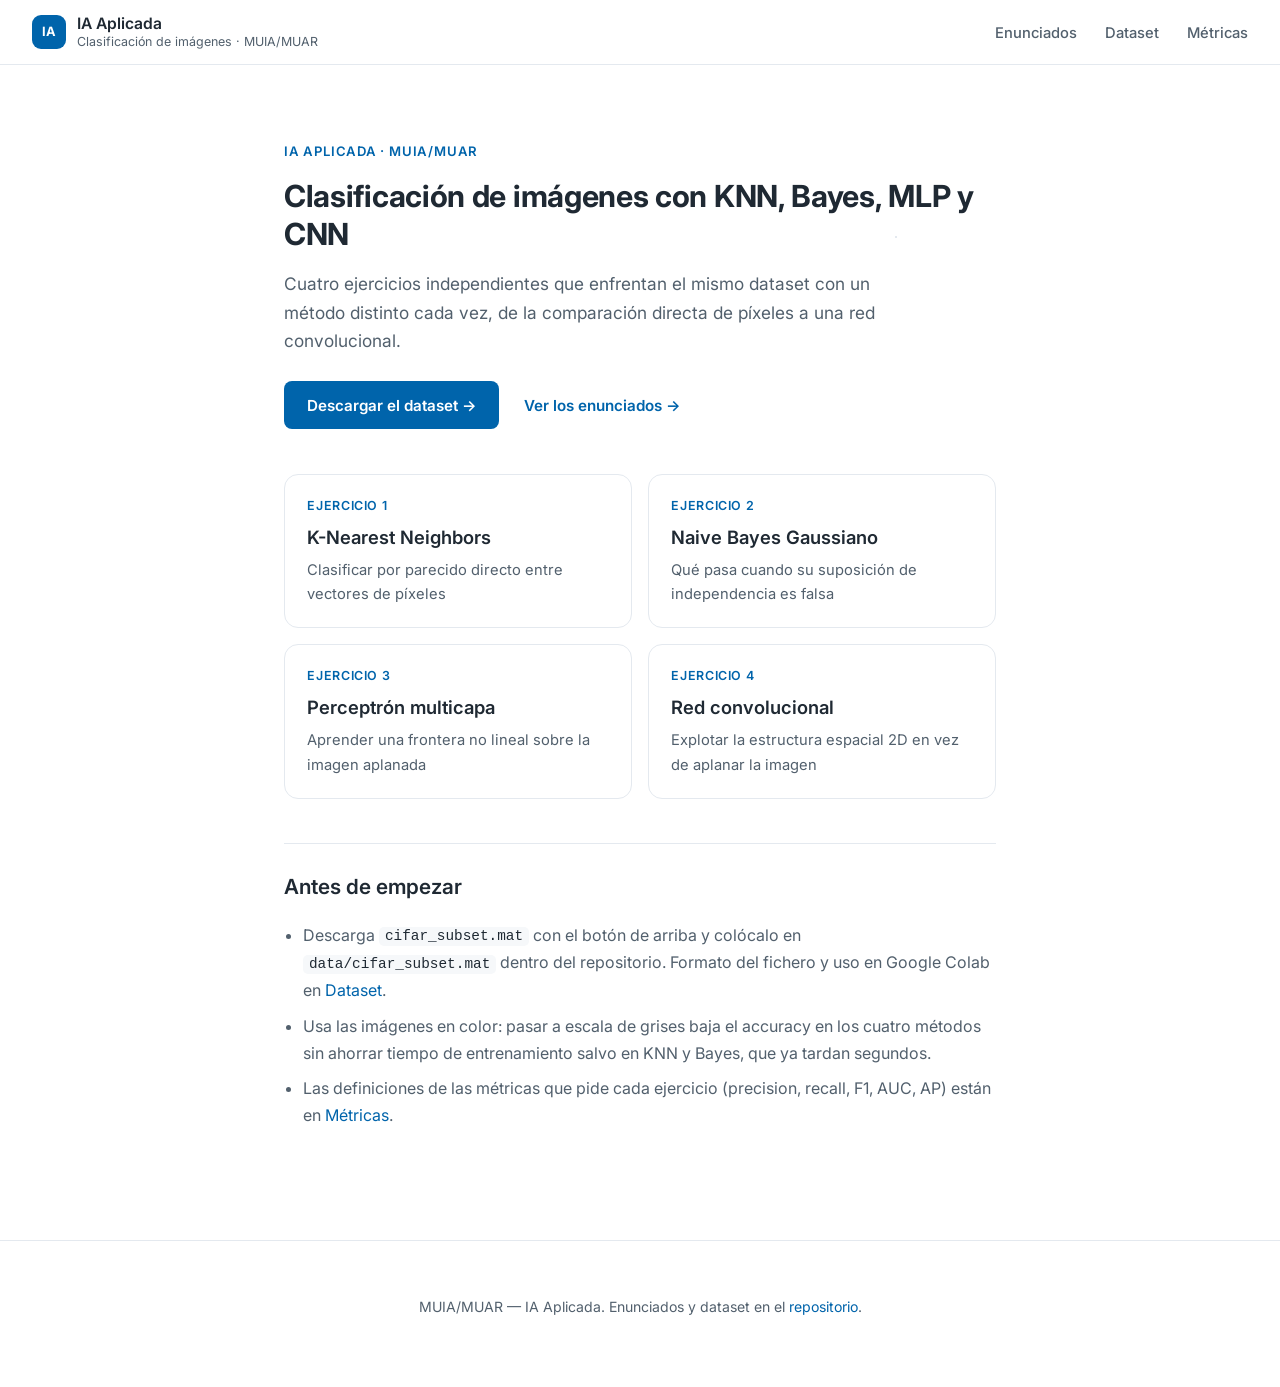
==== index.html @ ec820c71 "Publicar sitio: enunciados, dataset y metricas Generado con pandoc a partir de enunciados/*.md y doc" ====
<!doctype html>
<html lang="es">
<head>
<meta charset="utf-8">
<meta name="viewport" content="width=device-width, initial-scale=1">
<title>Enunciados — IA Aplicada</title>
<link rel="preconnect" href="https://fonts.googleapis.com">
<link rel="preconnect" href="https://fonts.gstatic.com" crossorigin>
<link href="https://fonts.googleapis.com/css2?family=Inter:wght@400;500;600;700&display=swap" rel="stylesheet">
<link rel="stylesheet" href="style.css">
</head>
<body>
<header class="topbar">
  <a class="brand" href="index.html">
    <span class="brand-mark">IA</span>
    <span class="brand-text">
      <span class="brand-title">IA Aplicada</span>
      <span class="brand-sub">Clasificación de imágenes · MUIA/MUAR</span>
    </span>
  </a>
  <nav>
    <a href="index.html">Enunciados</a>
    <a href="dataset.html">Dataset</a>
    <a href="metrics.html">Métricas</a>
  </nav>
</header>
<main class="content">

<section class="hero">
  <span class="eyebrow">IA Aplicada · MUIA/MUAR</span>
  <h1>Clasificación de imágenes con KNN, Bayes, MLP y CNN</h1>
  <p>Cuatro ejercicios independientes que enfrentan el mismo dataset con
  un método distinto cada vez, de la comparación directa de píxeles a
  una red convolucional.</p>
  <div class="hero-actions">
    <a class="btn-primary" href="https://github.com/cvar-upm-drone-team/IA-Aplicada/releases/tag/dataset-release-v1">Descargar el dataset &rarr;</a>
    <a class="btn-text" href="#ejercicios">Ver los enunciados &rarr;</a>
  </div>
</section>

<section class="grid" id="ejercicios">

      <a class="card" href="ex1.html">
        <span class="card-tag">Ejercicio 1</span>
        <span class="card-title">K-Nearest Neighbors</span>
        <span class="card-desc">Clasificar por parecido directo entre vectores de píxeles</span>
      </a>

      <a class="card" href="ex2.html">
        <span class="card-tag">Ejercicio 2</span>
        <span class="card-title">Naive Bayes Gaussiano</span>
        <span class="card-desc">Qué pasa cuando su suposición de independencia es falsa</span>
      </a>

      <a class="card" href="ex3.html">
        <span class="card-tag">Ejercicio 3</span>
        <span class="card-title">Perceptrón multicapa</span>
        <span class="card-desc">Aprender una frontera no lineal sobre la imagen aplanada</span>
      </a>

      <a class="card" href="ex4.html">
        <span class="card-tag">Ejercicio 4</span>
        <span class="card-title">Red convolucional</span>
        <span class="card-desc">Explotar la estructura espacial 2D en vez de aplanar la imagen</span>
      </a>
</section>

<section class="info">
  <h2>Antes de empezar</h2>
  <ul>
    <li>Descarga <code>cifar_subset.mat</code> con el botón de arriba y
    colócalo en <code>data/cifar_subset.mat</code> dentro del
    repositorio. Formato del fichero y uso en Google Colab en
    <a href="dataset.html">Dataset</a>.</li>
    <li>Usa las imágenes en color: pasar a escala de grises baja el
    accuracy en los cuatro métodos sin ahorrar tiempo de entrenamiento
    salvo en KNN y Bayes, que ya tardan segundos.</li>
    <li>Las definiciones de las métricas que pide cada ejercicio
    (precision, recall, F1, AUC, AP) están en
    <a href="metrics.html">Métricas</a>.</li>
  </ul>
</section>

</main>
<footer class="footer">
  <p>MUIA/MUAR — IA Aplicada. Enunciados y dataset en el
  <a href="https://github.com/cvar-upm-drone-team/IA-Aplicada">repositorio</a>.</p>
</footer>
</body>
</html>
---- style.css ----
:root {
  --bg: #ffffff;
  --surface: #ffffff;
  --surface-muted: #f6f8fa;
  --border: #e4e9ef;
  --text: #1f2933;
  --text-muted: #52606d;
  --accent: #0064ab;
  --accent-ink: #004b80;
  --accent-bg: #eaf3fb;
  --code-bg: #f6f8fa;
  --radius: 8px;
  --radius-lg: 14px;
}
* { box-sizing: border-box; }
html, body { margin: 0; padding: 0; }
body {
  background: var(--bg);
  color: var(--text);
  font-family: "Inter", -apple-system, BlinkMacSystemFont, "Segoe UI", Helvetica, Arial, sans-serif;
  line-height: 1.65;
  -webkit-font-smoothing: antialiased;
}
a { color: var(--accent); text-decoration: none; }
a:hover { text-decoration: underline; }
code {
  font-family: ui-monospace, SFMono-Regular, Menlo, Consolas, monospace;
  background: var(--code-bg);
  padding: 0.1em 0.4em;
  border-radius: 5px;
  font-size: 0.9em;
}
pre {
  background: var(--code-bg);
  border: 1px solid var(--border);
  border-radius: var(--radius-lg);
  padding: 1.1em 1.2em;
  overflow-x: auto;
}
pre code { background: none; padding: 0; }
table { width: 100%; border-collapse: collapse; margin: 1.2rem 0; font-size: 0.95em; }
th, td { padding: 0.55em 0.8em; border: 1px solid var(--border); text-align: left; }
th { background: var(--surface-muted); font-weight: 600; }
blockquote {
  margin: 1em 0;
  padding: 0.6em 1.1em;
  border-left: 3px solid var(--accent);
  background: var(--accent-bg);
  color: var(--text-muted);
  border-radius: 0 var(--radius) var(--radius) 0;
}

/* Cabecera */
.topbar {
  position: sticky;
  top: 0;
  z-index: 10;
  display: flex;
  flex-wrap: wrap;
  align-items: center;
  justify-content: space-between;
  gap: 1rem;
  padding: 0.9rem 2rem;
  background: rgba(255, 255, 255, 0.92);
  backdrop-filter: blur(8px);
  border-bottom: 1px solid var(--border);
}
.topbar .brand { display: flex; align-items: center; gap: 0.7rem; color: var(--text); }
.topbar .brand:hover { text-decoration: none; }
.brand-mark {
  display: flex;
  align-items: center;
  justify-content: center;
  width: 34px;
  height: 34px;
  border-radius: 9px;
  background: var(--accent);
  color: #fff;
  font-weight: 700;
  font-size: 0.8rem;
  letter-spacing: 0.02em;
  flex-shrink: 0;
}
.brand-text { display: flex; flex-direction: column; line-height: 1.25; }
.brand-title { font-weight: 600; font-size: 0.98rem; }
.brand-sub { font-size: 0.78rem; color: var(--text-muted); }
.topbar nav a { margin-left: 1.5rem; color: var(--text-muted); font-size: 0.92rem; font-weight: 500; }
.topbar nav a:hover { color: var(--accent); text-decoration: none; }

.content {
  max-width: 760px;
  margin: 0 auto;
  padding: 3rem 1.5rem 4rem;
}
h1 { font-size: 1.9rem; line-height: 1.25; font-weight: 700; letter-spacing: -0.01em; }
h2 { font-size: 1.3rem; font-weight: 600; margin-top: 2.4rem; border-top: 1px solid var(--border); padding-top: 1.6rem; }
h3 { font-size: 1.08rem; font-weight: 600; margin-top: 1.8rem; color: var(--accent-ink); }

.footer {
  text-align: center;
  color: var(--text-muted);
  font-size: 0.88em;
  padding: 2.5rem 1.5rem 3.5rem;
  border-top: 1px solid var(--border);
  margin-top: 2rem;
}

/* Portada */
.hero {
  max-width: 720px;
  margin: 1.5rem auto 0;
  text-align: left;
  background-image: radial-gradient(var(--border) 1px, transparent 1px);
  background-size: 18px 18px;
  background-position: right -10px top -10px;
  background-repeat: no-repeat;
  background-size: 220px 220px;
}
.eyebrow {
  display: inline-block;
  color: var(--accent);
  font-size: 0.82rem;
  font-weight: 600;
  letter-spacing: 0.06em;
  text-transform: uppercase;
  margin-bottom: 0.9rem;
}
.hero h1 { margin: 0 0 0.9rem; }
.hero p { color: var(--text-muted); font-size: 1.08rem; max-width: 55ch; }
.hero-actions { display: flex; align-items: center; gap: 1.6rem; margin-top: 1.6rem; flex-wrap: wrap; }
.btn-primary {
  display: inline-block;
  background: var(--accent);
  color: #fff;
  padding: 0.75em 1.5em;
  border-radius: var(--radius);
  font-weight: 600;
  font-size: 0.95rem;
}
.btn-primary:hover { background: var(--accent-ink); text-decoration: none; }
.btn-text { color: var(--accent); font-weight: 600; font-size: 0.95rem; }

.grid {
  display: grid;
  grid-template-columns: repeat(2, 1fr);
  gap: 1rem;
  margin: 2.8rem 0;
  scroll-margin-top: 5rem;
}
@media (max-width: 600px) { .grid { grid-template-columns: 1fr; } }
.card {
  display: flex;
  flex-direction: column;
  gap: 0.35rem;
  background: var(--surface);
  border: 1px solid var(--border);
  border-radius: var(--radius-lg);
  padding: 1.3rem 1.4rem;
  color: var(--text);
  transition: border-color 0.15s ease, transform 0.15s ease;
}
.card:hover { border-color: var(--accent); transform: translateY(-2px); text-decoration: none; }
.card-tag { font-size: 0.78rem; color: var(--accent); font-weight: 600; text-transform: uppercase; letter-spacing: 0.05em; }
.card-title { font-size: 1.15rem; font-weight: 600; color: var(--text); }
.card-desc { color: var(--text-muted); font-size: 0.92rem; }

.info { max-width: 720px; margin: 0 auto; }
.info ul { padding-left: 1.2rem; }
.info li { margin-bottom: 0.6rem; color: var(--text-muted); }
.info li code { color: var(--text); }

code span.al { color: #ff0000; font-weight: bold; } /* Alert */
    code span.an { color: #60a0b0; font-weight: bold; font-style: italic; } /* Annotation */
    code span.at { color: #7d9029; } /* Attribute */
    code span.bn { color: #40a070; } /* BaseN */
    code span.bu { color: #008000; } /* BuiltIn */
    code span.cf { color: #007020; font-weight: bold; } /* ControlFlow */
    code span.ch { color: #4070a0; } /* Char */
    code span.cn { color: #880000; } /* Constant */
    code span.co { color: #60a0b0; font-style: italic; } /* Comment */
    code span.cv { color: #60a0b0; font-weight: bold; font-style: italic; } /* CommentVar */
    code span.do { color: #ba2121; font-style: italic; } /* Documentation */
    code span.dt { color: #902000; } /* DataType */
    code span.dv { color: #40a070; } /* DecVal */
    code span.er { color: #ff0000; font-weight: bold; } /* Error */
    code span.ex { } /* Extension */
    code span.fl { color: #40a070; } /* Float */
    code span.fu { color: #06287e; } /* Function */
    code span.im { color: #008000; font-weight: bold; } /* Import */
    code span.in { color: #60a0b0; font-weight: bold; font-style: italic; } /* Information */
    code span.kw { color: #007020; font-weight: bold; } /* Keyword */
    code span.op { color: #666666; } /* Operator */
    code span.ot { color: #007020; } /* Other */
    code span.pp { color: #bc7a00; } /* Preprocessor */
    code span.sc { color: #4070a0; } /* SpecialChar */
    code span.ss { color: #bb6688; } /* SpecialString */
    code span.st { color: #4070a0; } /* String */
    code span.va { color: #19177c; } /* Variable */
    code span.vs { color: #4070a0; } /* VerbatimString */
    code span.wa { color: #60a0b0; font-weight: bold; font-style: italic; } /* Warning */
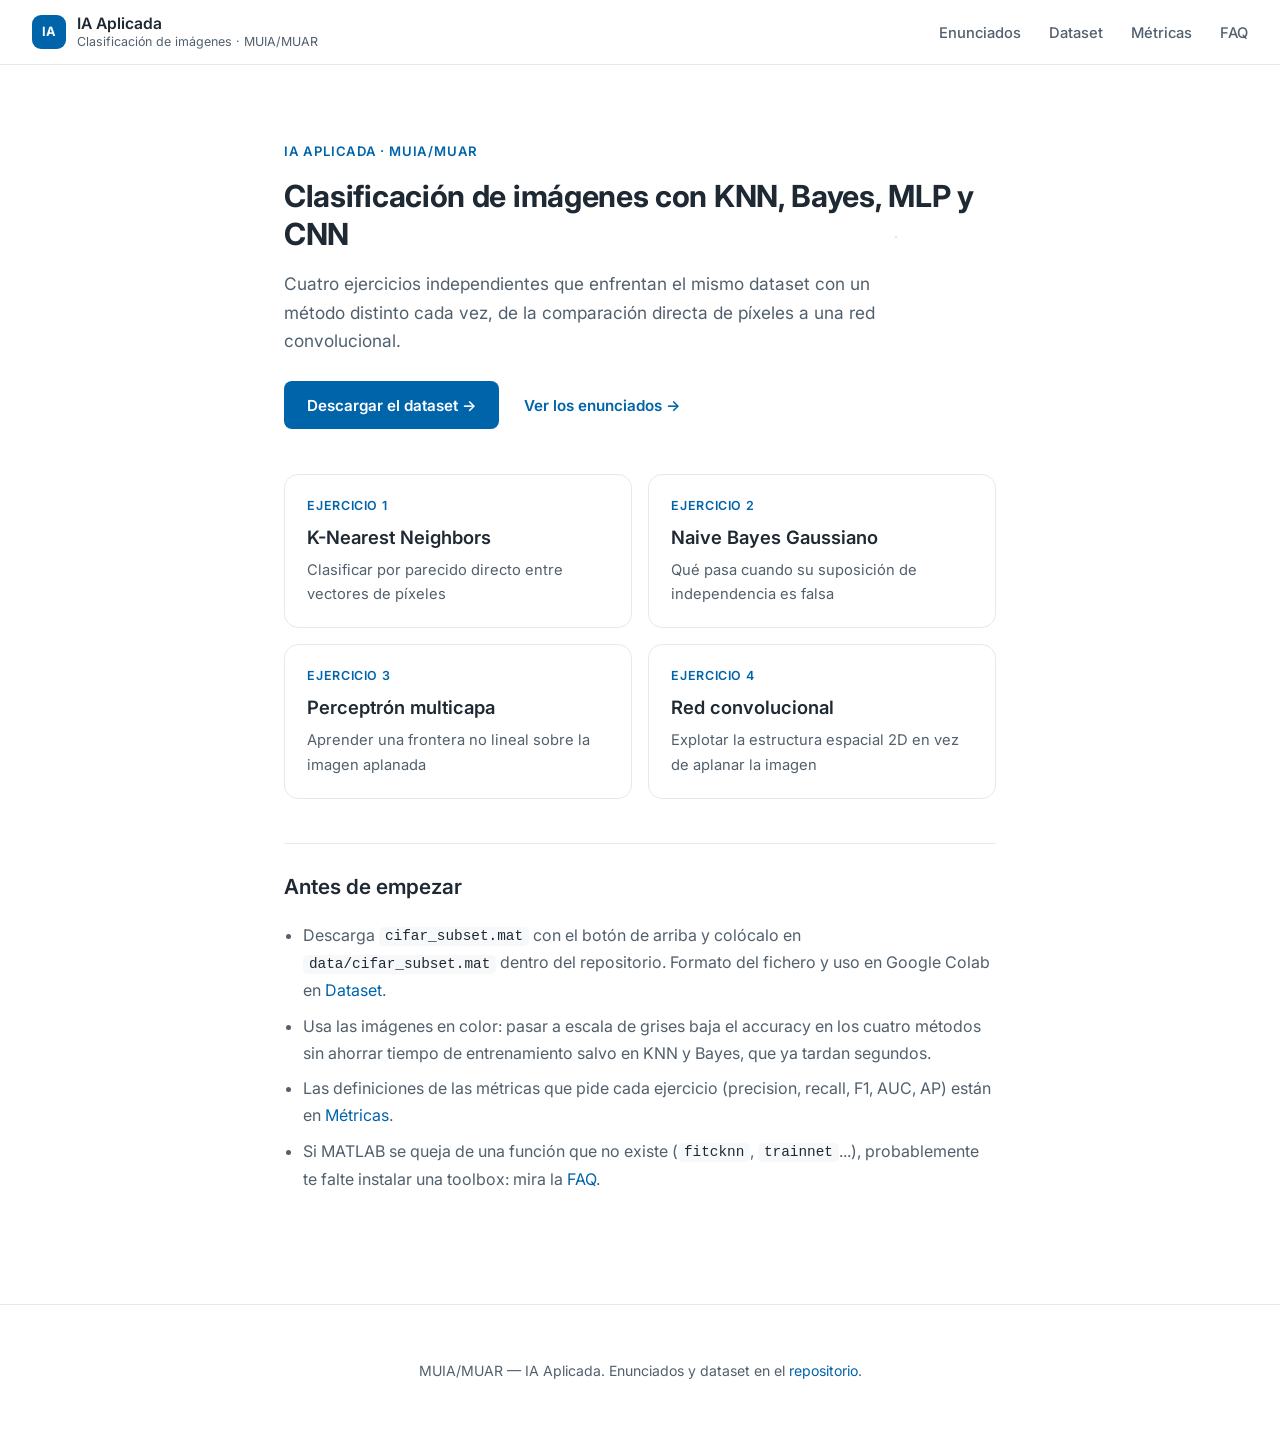
==== commit b530850e: "Actualizar sitio: dataset reducido unico + pagina FAQ Regenerado desde main tras simplificar el data" ====
--- a/index.html
+++ b/index.html
@@ -22,6 +22,7 @@
     <a href="index.html">Enunciados</a>
     <a href="dataset.html">Dataset</a>
     <a href="metrics.html">Métricas</a>
+    <a href="faq.html">FAQ</a>
   </nav>
 </header>
 <main class="content">
@@ -78,6 +79,9 @@
     <li>Las definiciones de las métricas que pide cada ejercicio
     (precision, recall, F1, AUC, AP) están en
     <a href="metrics.html">Métricas</a>.</li>
+    <li>Si MATLAB se queja de una función que no existe (<code>fitcknn</code>,
+    <code>trainnet</code>...), probablemente te falte instalar una
+    toolbox: mira la <a href="faq.html">FAQ</a>.</li>
   </ul>
 </section>
 
